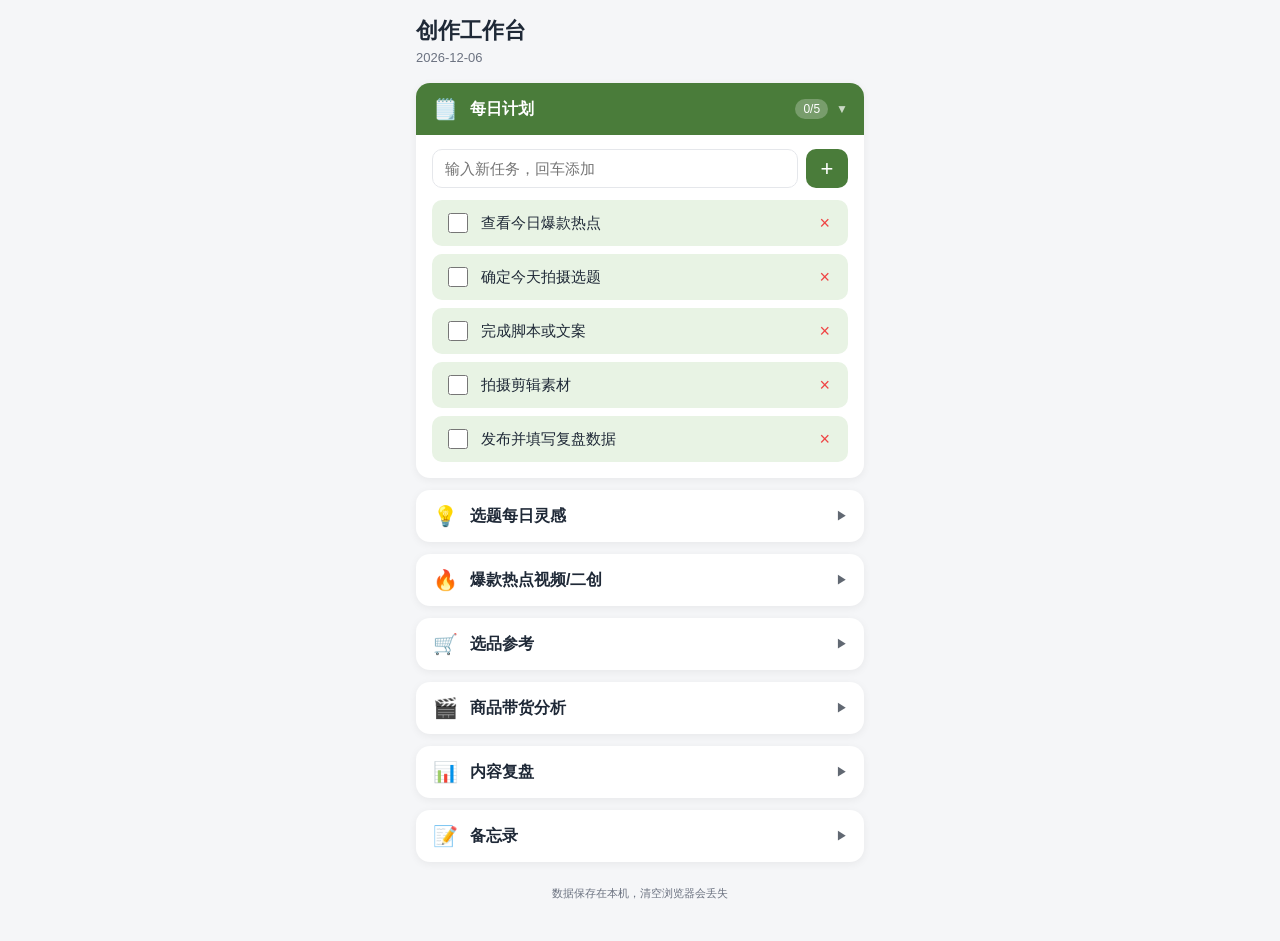
==== index.html @ 3290c759 "创作工作台" ====
<!DOCTYPE html>
<html lang="zh-CN">
<head>
  <meta charset="UTF-8" />
  <meta name="viewport" content="width=device-width, initial-scale=1.0, maximum-scale=1.0, user-scalable=no" />
  <title>创作工作台</title>
  <link rel="stylesheet" href="styles.css" />
</head>
<body>
  <div class="app">
    <header class="header">
      <div class="header-title">创作工作台</div>
      <div class="header-date" id="todayDate"></div>
    </header>

    <main class="modules">
      <!-- 每日计划 -->
      <section class="module" data-module="plan">
        <div class="module-bar active" onclick="toggleModule('plan')">
          <span class="module-icon">🗒️</span>
          <span class="module-name">每日计划</span>
          <span class="module-badge" id="planBadge">0/0</span>
          <span class="module-chevron">▼</span>
        </div>
        <div class="module-body" id="planBody">
          <div class="task-input-row">
            <input type="text" id="newTaskInput" placeholder="输入新任务，回车添加" />
            <button class="btn-add" onclick="addTask()">+</button>
          </div>
          <ul class="task-list" id="planList"></ul>
        </div>
      </section>

      <!-- 选题每日灵感 -->
      <section class="module" data-module="inspiration">
        <div class="module-bar" onclick="toggleModule('inspiration')">
          <span class="module-icon">💡</span>
          <span class="module-name">选题每日灵感</span>
          <span class="module-chevron">▶</span>
        </div>
        <div class="module-body hidden" id="inspirationBody">
          <div class="inspiration-list" id="inspirationList"></div>
          <button class="btn-refresh" onclick="refreshInspirations()">换一批灵感</button>
        </div>
      </section>

      <!-- 爆款热点视频/二创 -->
      <section class="module" data-module="trending">
        <div class="module-bar" onclick="toggleModule('trending')">
          <span class="module-icon">🔥</span>
          <span class="module-name">爆款热点视频/二创</span>
          <span class="module-chevron">▶</span>
        </div>
        <div class="module-body hidden" id="trendingBody">
          <div class="trending-list" id="trendingList"></div>
          <button class="btn-refresh" onclick="refreshTrending()">刷新热点</button>
        </div>
      </section>

      <!-- 选品参考 -->
      <section class="module" data-module="product">
        <div class="module-bar" onclick="toggleModule('product')">
          <span class="module-icon">🛒</span>
          <span class="module-name">选品参考</span>
          <span class="module-chevron">▶</span>
        </div>
        <div class="module-body hidden" id="productBody">
          <div class="product-tabs">
            <button class="product-tab active" onclick="switchProductTab('tools')">选品工具</button>
            <button class="product-tab" onclick="switchProductTab('forecast')">预爆品方向</button>
            <button class="product-tab" onclick="switchProductTab('checklist')">选品自检</button>
          </div>

          <div class="product-panel" id="productToolsPanel">
            <p class="panel-tip">实时销量/榜单数据需用以下工具查询，点链接直达</p>
            <div class="tool-list" id="toolList"></div>
          </div>

          <div class="product-panel hidden" id="productForecastPanel">
            <p class="panel-tip">按品类整理的近期预爆品方向，每周更新；具体爆品请用左侧工具查实时数据</p>
            <div class="forecast-tabs">
              <button class="forecast-tab active" onclick="switchForecastTab('beauty')">美容个护</button>
              <button class="forecast-tab" onclick="switchForecastTab('digital')">3C百货</button>
            </div>
            <div class="forecast-list" id="forecastList"></div>
          </div>

          <div class="product-panel hidden" id="productChecklistPanel">
            <p class="panel-tip">选品前过一遍这套清单，符合越多越值得带</p>
            <div class="checklist" id="checklist"></div>
          </div>
        </div>
      </section>

      <!-- 商品带货分析 -->
      <section class="module" data-module="analyze">
        <div class="module-bar" onclick="toggleModule('analyze')">
          <span class="module-icon">🎬</span>
          <span class="module-name">商品带货分析</span>
          <span class="module-chevron">▶</span>
        </div>
        <div class="module-body hidden" id="analyzeBody">
          <p class="panel-tip">粘贴商品链接/名称/截图描述，生成单人拍摄思路+带货文案</p>
          <div class="analyze-input-row">
            <textarea id="analyzeInput" rows="2" placeholder="例：戴森HD15吹风机 / 或粘贴商品链接"></textarea>
          </div>
          <button class="btn-save" onclick="analyzeProduct()">生成带货方案</button>
          <div class="analyze-history">
            <div class="analyze-history-title">已分析商品</div>
            <div id="analyzeHistoryList"></div>
          </div>
        </div>
      </section>

      <!-- 内容复盘 -->
      <section class="module" data-module="review">
        <div class="module-bar" onclick="toggleModule('review')">
          <span class="module-icon">📊</span>
          <span class="module-name">内容复盘</span>
          <span class="module-chevron">▶</span>
        </div>
        <div class="module-body hidden" id="reviewBody">
          <div class="review-form">
            <div class="form-row">
              <label>播放量</label>
              <input type="number" id="reviewViews" placeholder="0" />
            </div>
            <div class="form-row">
              <label>点赞</label>
              <input type="number" id="reviewLikes" placeholder="0" />
            </div>
            <div class="form-row">
              <label>评论</label>
              <input type="number" id="reviewComments" placeholder="0" />
            </div>
            <div class="form-row">
              <label>转发</label>
              <input type="number" id="reviewShares" placeholder="0" />
            </div>
            <div class="form-block">
              <label>今日亮点</label>
              <textarea id="reviewHighlights" rows="2" placeholder="写下今天表现最好的点..."></textarea>
            </div>
            <div class="form-block">
              <label>存在问题</label>
              <textarea id="reviewProblems" rows="2" placeholder="哪里做得不够好？"></textarea>
            </div>
            <div class="form-block">
              <label>优化方向</label>
              <textarea id="reviewOptimizations" rows="2" placeholder="下一步怎么改进？"></textarea>
            </div>
            <button class="btn-save" onclick="saveReview()">保存复盘</button>
          </div>
        </div>
      </section>

      <!-- 备忘录 -->
      <section class="module" data-module="memo">
        <div class="module-bar" onclick="toggleModule('memo')">
          <span class="module-icon">📝</span>
          <span class="module-name">备忘录</span>
          <span class="module-chevron">▶</span>
        </div>
        <div class="module-body hidden" id="memoBody">
          <textarea id="memoText" rows="6" placeholder="随手记下灵感、链接、待办..."></textarea>
          <button class="btn-save" onclick="saveMemo()">保存备忘录</button>
        </div>
      </section>
    </main>

    <footer class="footer">
      数据保存在本机，清空浏览器会丢失
    </footer>
  </div>

  <script src="app.js"></script>
</body>
</html>
---- styles.css ----
:root {
  --bg: #f5f6f8;
  --card: #ffffff;
  --primary: #4a7c3a;
  --primary-light: #e8f3e4;
  --text: #1f2937;
  --text-secondary: #6b7280;
  --border: #e5e7eb;
  --danger: #ef4444;
  --radius: 14px;
  --shadow: 0 2px 8px rgba(0, 0, 0, 0.06);
}

* {
  box-sizing: border-box;
  -webkit-tap-highlight-color: transparent;
}

html,
body {
  margin: 0;
  padding: 0;
  background: var(--bg);
  color: var(--text);
  font-family: -apple-system, BlinkMacSystemFont, "Segoe UI", Roboto, "Helvetica Neue", Arial, sans-serif;
  min-height: 100vh;
}

.app {
  max-width: 480px;
  margin: 0 auto;
  padding: 16px;
  padding-bottom: 40px;
}

.header {
  margin-bottom: 18px;
}

.header-title {
  font-size: 22px;
  font-weight: 700;
  color: var(--text);
}

.header-date {
  font-size: 13px;
  color: var(--text-secondary);
  margin-top: 4px;
}

.modules {
  display: flex;
  flex-direction: column;
  gap: 12px;
}

.module {
  background: var(--card);
  border-radius: var(--radius);
  box-shadow: var(--shadow);
  overflow: hidden;
}

.module-bar {
  display: flex;
  align-items: center;
  padding: 14px 16px;
  cursor: pointer;
  transition: background 0.2s;
}

.module-bar:active {
  background: rgba(0, 0, 0, 0.03);
}

.module-bar.active {
  background: var(--primary);
  color: #fff;
}

.module-icon {
  font-size: 20px;
  margin-right: 12px;
  width: 26px;
  text-align: center;
}

.module-name {
  flex: 1;
  font-size: 16px;
  font-weight: 600;
}

.module-badge {
  font-size: 12px;
  background: rgba(255, 255, 255, 0.25);
  padding: 3px 8px;
  border-radius: 10px;
  margin-right: 8px;
}

.module-bar:not(.active) .module-badge {
  display: none;
}

.module-chevron {
  font-size: 12px;
  opacity: 0.7;
  transition: transform 0.2s;
}

.module-body {
  padding: 14px 16px 16px;
  animation: fadeIn 0.2s ease;
}

.module-body.hidden {
  display: none;
}

@keyframes fadeIn {
  from {
    opacity: 0;
    transform: translateY(-4px);
  }
  to {
    opacity: 1;
    transform: translateY(0);
  }
}

/* 每日计划 */
.task-input-row {
  display: flex;
  gap: 8px;
  margin-bottom: 12px;
}

.task-input-row input {
  flex: 1;
  border: 1px solid var(--border);
  border-radius: 10px;
  padding: 10px 12px;
  font-size: 15px;
  outline: none;
}

.task-input-row input:focus {
  border-color: var(--primary);
}

.btn-add {
  width: 42px;
  border: none;
  background: var(--primary);
  color: #fff;
  font-size: 22px;
  border-radius: 10px;
  cursor: pointer;
}

.task-list {
  list-style: none;
  margin: 0;
  padding: 0;
  display: flex;
  flex-direction: column;
  gap: 8px;
}

.task-item {
  display: flex;
  align-items: center;
  gap: 10px;
  background: var(--primary-light);
  padding: 10px 12px;
  border-radius: 10px;
}

.task-item input[type="checkbox"] {
  width: 20px;
  height: 20px;
  accent-color: var(--primary);
  flex-shrink: 0;
}

.task-item .task-text {
  flex: 1;
  font-size: 15px;
}

.task-item.done .task-text {
  text-decoration: line-through;
  color: var(--text-secondary);
}

.task-item .btn-delete {
  border: none;
  background: transparent;
  color: var(--danger);
  font-size: 18px;
  cursor: pointer;
  padding: 2px 6px;
}

.empty-tip {
  text-align: center;
  color: var(--text-secondary);
  font-size: 14px;
  padding: 12px 0;
}

/* 选题灵感 */
.inspiration-list {
  display: flex;
  flex-direction: column;
  gap: 10px;
}

.idea-card {
  border: 1px solid var(--border);
  border-radius: 12px;
  padding: 12px;
  background: #fff;
}

.idea-title {
  font-weight: 600;
  font-size: 15px;
  margin-bottom: 6px;
  line-height: 1.4;
}

.idea-tags {
  display: flex;
  flex-wrap: wrap;
  gap: 6px;
  margin-bottom: 8px;
}

.tag {
  font-size: 11px;
  padding: 3px 8px;
  border-radius: 8px;
  background: var(--primary-light);
  color: var(--primary);
}

.tag.platform {
  background: #fff3e0;
  color: #e65100;
}

.idea-desc {
  font-size: 13px;
  color: var(--text-secondary);
  line-height: 1.5;
  margin-bottom: 10px;
}

.idea-actions {
  display: flex;
  gap: 8px;
}

.idea-actions a,
.idea-actions button {
  flex: 1;
  text-align: center;
  font-size: 12px;
  padding: 7px 0;
  border-radius: 8px;
  text-decoration: none;
  border: none;
  cursor: pointer;
}

.idea-actions a {
  background: #000;
  color: #fff;
}

.idea-actions a.bili {
  background: #fb7299;
}

.idea-actions a.xhs {
  background: #ff2442;
}

.idea-actions .btn-used {
  background: var(--primary);
  color: #fff;
}

.idea-actions .btn-used.used {
  background: var(--border);
  color: var(--text-secondary);
}

/* 爆款热点 */
.trending-list {
  display: flex;
  flex-direction: column;
  gap: 10px;
}

.trend-item {
  border: 1px solid var(--border);
  border-radius: 12px;
  padding: 12px;
}

.trend-header {
  display: flex;
  justify-content: space-between;
  align-items: center;
  margin-bottom: 6px;
}

.trend-title {
  font-weight: 600;
  font-size: 15px;
  flex: 1;
}

.trend-heat {
  font-size: 12px;
  color: #e65100;
  background: #fff3e0;
  padding: 2px 8px;
  border-radius: 8px;
  margin-left: 8px;
}

.trend-angle {
  font-size: 13px;
  color: var(--text-secondary);
  line-height: 1.5;
}

.trend-angle strong {
  color: var(--text);
}

/* 复盘表单 */
.review-form {
  display: flex;
  flex-direction: column;
  gap: 12px;
}

.form-row {
  display: flex;
  align-items: center;
  gap: 10px;
}

.form-row label {
  width: 56px;
  font-size: 14px;
  color: var(--text-secondary);
}

.form-row input {
  flex: 1;
  border: 1px solid var(--border);
  border-radius: 8px;
  padding: 9px 11px;
  font-size: 15px;
  outline: none;
}

.form-block {
  display: flex;
  flex-direction: column;
  gap: 6px;
}

.form-block label {
  font-size: 14px;
  color: var(--text-secondary);
}

.form-block textarea,
#memoText {
  border: 1px solid var(--border);
  border-radius: 10px;
  padding: 10px 12px;
  font-size: 15px;
  outline: none;
  resize: vertical;
  font-family: inherit;
}

.form-block textarea:focus,
#memoText:focus,
.form-row input:focus {
  border-color: var(--primary);
}

.btn-save,
.btn-refresh {
  border: none;
  border-radius: 10px;
  padding: 12px;
  font-size: 15px;
  font-weight: 600;
  cursor: pointer;
}

.btn-save {
  background: var(--primary);
  color: #fff;
}

.btn-refresh {
  background: var(--primary-light);
  color: var(--primary);
  margin-top: 6px;
  width: 100%;
}

.footer {
  text-align: center;
  font-size: 11px;
  color: var(--text-secondary);
  margin-top: 24px;
}

/* 选品参考模块 */
.product-tabs {
  display: flex;
  gap: 6px;
  margin-bottom: 12px;
  background: #f0f1f3;
  border-radius: 10px;
  padding: 4px;
}

.product-tab {
  flex: 1;
  border: none;
  background: transparent;
  padding: 8px 4px;
  font-size: 13px;
  border-radius: 8px;
  cursor: pointer;
  color: var(--text-secondary);
  font-weight: 500;
}

.product-tab.active {
  background: #fff;
  color: var(--text);
  font-weight: 600;
  box-shadow: 0 1px 3px rgba(0, 0, 0, 0.08);
}

.panel-tip {
  font-size: 12px;
  color: var(--text-secondary);
  line-height: 1.5;
  margin: 0 0 10px;
  padding: 8px 10px;
  background: #f9fafb;
  border-radius: 8px;
}

.tool-list {
  display: flex;
  flex-direction: column;
  gap: 8px;
}

.tool-card {
  display: block;
  padding: 10px 12px;
  border: 1px solid var(--border);
  border-radius: 10px;
  text-decoration: none;
  color: var(--text);
  background: #fff;
}

.tool-name {
  font-weight: 600;
  font-size: 15px;
  margin-bottom: 3px;
  display: flex;
  justify-content: space-between;
  align-items: center;
}

.tool-arrow {
  color: var(--text-secondary);
  font-size: 18px;
}

.tool-desc {
  font-size: 12px;
  color: var(--text-secondary);
  line-height: 1.4;
}

.forecast-tabs {
  display: flex;
  gap: 6px;
  margin-bottom: 10px;
}

.forecast-tab {
  flex: 1;
  border: 1px solid var(--border);
  background: #fff;
  padding: 7px;
  font-size: 13px;
  border-radius: 8px;
  cursor: pointer;
  color: var(--text-secondary);
}

.forecast-tab.active {
  background: var(--primary);
  color: #fff;
  border-color: var(--primary);
}

.forecast-list {
  display: flex;
  flex-direction: column;
  gap: 8px;
}

.forecast-card {
  border: 1px solid var(--border);
  border-radius: 10px;
  padding: 10px 12px;
}

.forecast-name {
  font-weight: 600;
  font-size: 14px;
  margin-bottom: 6px;
}

.forecast-meta {
  display: flex;
  gap: 6px;
  margin-bottom: 6px;
  flex-wrap: wrap;
}

.forecast-meta .tag.trend {
  background: #fff3e0;
  color: #e65100;
}

.forecast-logic {
  font-size: 12px;
  color: var(--text-secondary);
  line-height: 1.5;
}

.checklist {
  display: flex;
  flex-direction: column;
  gap: 6px;
}

.check-item {
  display: flex;
  align-items: center;
  gap: 8px;
  padding: 8px 10px;
  border: 1px solid var(--border);
  border-radius: 8px;
  font-size: 13px;
  cursor: pointer;
}

.check-item.checked {
  background: var(--primary-light);
  border-color: var(--primary);
}

.check-item input[type="checkbox"] {
  width: 18px;
  height: 18px;
  accent-color: var(--primary);
  flex-shrink: 0;
}

.check-item span {
  flex: 1;
  line-height: 1.4;
}

.check-item.checked span {
  color: var(--text-secondary);
}

/* 商品带货分析模块 */
.analyze-input-row {
  margin-bottom: 10px;
}

.analyze-input-row textarea {
  width: 100%;
  border: 1px solid var(--border);
  border-radius: 10px;
  padding: 10px 12px;
  font-size: 15px;
  outline: none;
  resize: vertical;
  font-family: inherit;
  box-sizing: border-box;
}

.analyze-input-row textarea:focus {
  border-color: var(--primary);
}

.analyze-history {
  margin-top: 14px;
}

.analyze-history-title {
  font-size: 13px;
  color: var(--text-secondary);
  margin-bottom: 8px;
  font-weight: 600;
}

.history-item {
  padding: 10px 12px;
  border: 1px solid var(--border);
  border-radius: 10px;
  margin-bottom: 6px;
  cursor: pointer;
}

.history-item:active {
  background: #f9fafb;
}

.history-product {
  font-size: 14px;
  font-weight: 600;
  margin-bottom: 2px;
}

.history-time {
  font-size: 11px;
  color: var(--text-secondary);
}

/* 分析结果弹窗 */
.result-modal {
  position: fixed;
  top: 0;
  left: 0;
  right: 0;
  bottom: 0;
  background: rgba(0, 0, 0, 0.5);
  z-index: 1000;
  display: flex;
  align-items: flex-end;
  justify-content: center;
  animation: fadeIn 0.2s;
}

.result-content {
  background: #fff;
  width: 100%;
  max-width: 480px;
  max-height: 88vh;
  border-radius: 18px 18px 0 0;
  padding: 16px;
  overflow-y: auto;
  animation: slideUp 0.25s ease;
}

@keyframes slideUp {
  from { transform: translateY(100%); }
  to { transform: translateY(0); }
}

.result-header {
  display: flex;
  justify-content: space-between;
  align-items: center;
  margin-bottom: 14px;
  padding-bottom: 10px;
  border-bottom: 1px solid var(--border);
}

.result-title {
  font-size: 17px;
  font-weight: 700;
  flex: 1;
  padding-right: 10px;
}

.result-close {
  border: none;
  background: #f0f1f3;
  width: 30px;
  height: 30px;
  border-radius: 50%;
  font-size: 18px;
  color: var(--text-secondary);
  cursor: pointer;
  flex-shrink: 0;
}

.result-section {
  margin-bottom: 16px;
}

.result-section-title {
  font-size: 15px;
  font-weight: 700;
  margin-bottom: 8px;
  color: var(--primary);
}

.result-shot {
  font-size: 13px;
  line-height: 1.6;
  color: var(--text);
  padding: 4px 0;
}

.result-duo {
  font-size: 12px;
  color: #8b5cf6;
  background: #f5f3ff;
  padding: 8px 10px;
  border-radius: 8px;
  margin-top: 8px;
  line-height: 1.5;
}

.result-script {
  background: #f9fafb;
  border-radius: 8px;
  padding: 10px;
  margin-bottom: 8px;
}

.script-shot {
  font-size: 12px;
  color: var(--text-secondary);
  margin-bottom: 4px;
  font-weight: 600;
}

.script-text {
  font-size: 14px;
  line-height: 1.6;
  color: var(--text);
}

.result-actions {
  display: flex;
  gap: 8px;
  margin-top: 6px;
}

.result-actions button {
  flex: 1;
}

.result-video-links {
  display: flex;
  flex-wrap: wrap;
  gap: 8px;
}

.result-video-links a {
  flex: 1;
  min-width: 70px;
  text-align: center;
  font-size: 13px;
  padding: 8px 4px;
  border-radius: 8px;
  text-decoration: none;
  background: #000;
  color: #fff;
  font-weight: 600;
}

.result-video-links a.bili {
  background: #fb7299;
}

.result-video-links a.xhs {
  background: #ff2442;
}

.result-video-links a.chanmama {
  background: #6366f1;
}
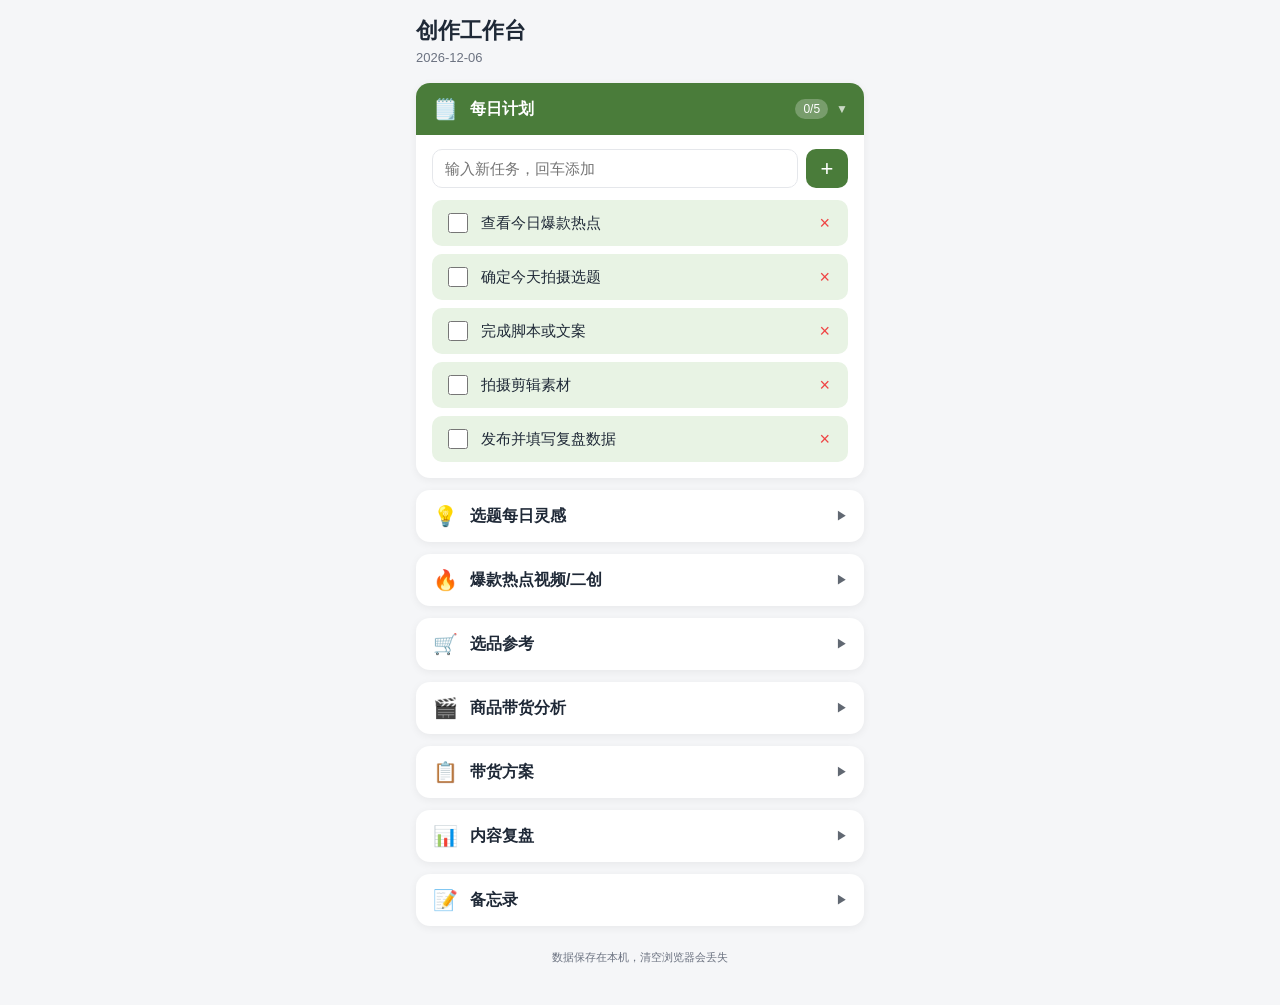
==== commit ba28af3b: "feat: 添加带货方案模块，App内直接查看方案" ====
--- a/index.html
+++ b/index.html
@@ -111,6 +111,19 @@
           </div>
         </div>
       </section>
+      <!-- 带货方案 -->
+      <section class="module" data-module="plans">
+        <div class="module-bar" onclick="toggleModule('plans')">
+          <span class="module-icon">📋</span>
+          <span class="module-name">带货方案</span>
+          <span class="module-chevron">▶</span>
+        </div>
+        <div class="module-body hidden" id="plansBody">
+          <div class="panel-tip">点击方案查看完整带货文案+拍摄分镜</div>
+          <div id="plansList"></div>
+        </div>
+      </section>
+
 
       <!-- 内容复盘 -->
       <section class="module" data-module="review">
--- a/styles.css
+++ b/styles.css
@@ -803,3 +803,71 @@
 .result-video-links a.chanmama {
   background: #6366f1;
 }
+
+/* 带货方案模块 */
+.plan-card {
+  border: 1px solid var(--border);
+  border-radius: 12px;
+  padding: 12px;
+  margin-bottom: 8px;
+  cursor: pointer;
+  background: #fff;
+}
+
+.plan-card:active {
+  background: #f9fafb;
+}
+
+.plan-name {
+  font-size: 15px;
+  font-weight: 700;
+  margin-bottom: 4px;
+}
+
+.plan-summary {
+  font-size: 13px;
+  color: var(--text-secondary);
+  line-height: 1.5;
+  margin-bottom: 4px;
+}
+
+.plan-meta {
+  font-size: 11px;
+  color: var(--text-secondary);
+}
+
+.plan-shot {
+  background: #f9fafb;
+  border-radius: 8px;
+  padding: 12px;
+  margin-bottom: 10px;
+}
+
+.shot-num {
+  font-size: 12px;
+  color: var(--primary);
+  font-weight: 600;
+  margin-bottom: 6px;
+}
+
+.shot-text {
+  font-size: 14px;
+  line-height: 1.6;
+  color: var(--text);
+  margin-bottom: 8px;
+  padding: 8px 10px;
+  background: #fff;
+  border-radius: 6px;
+  border-left: 3px solid var(--primary);
+}
+
+.shot-detail {
+  font-size: 12px;
+  color: var(--text-secondary);
+  line-height: 1.5;
+  margin-top: 4px;
+}
+
+.shot-detail strong {
+  color: var(--text);
+}
